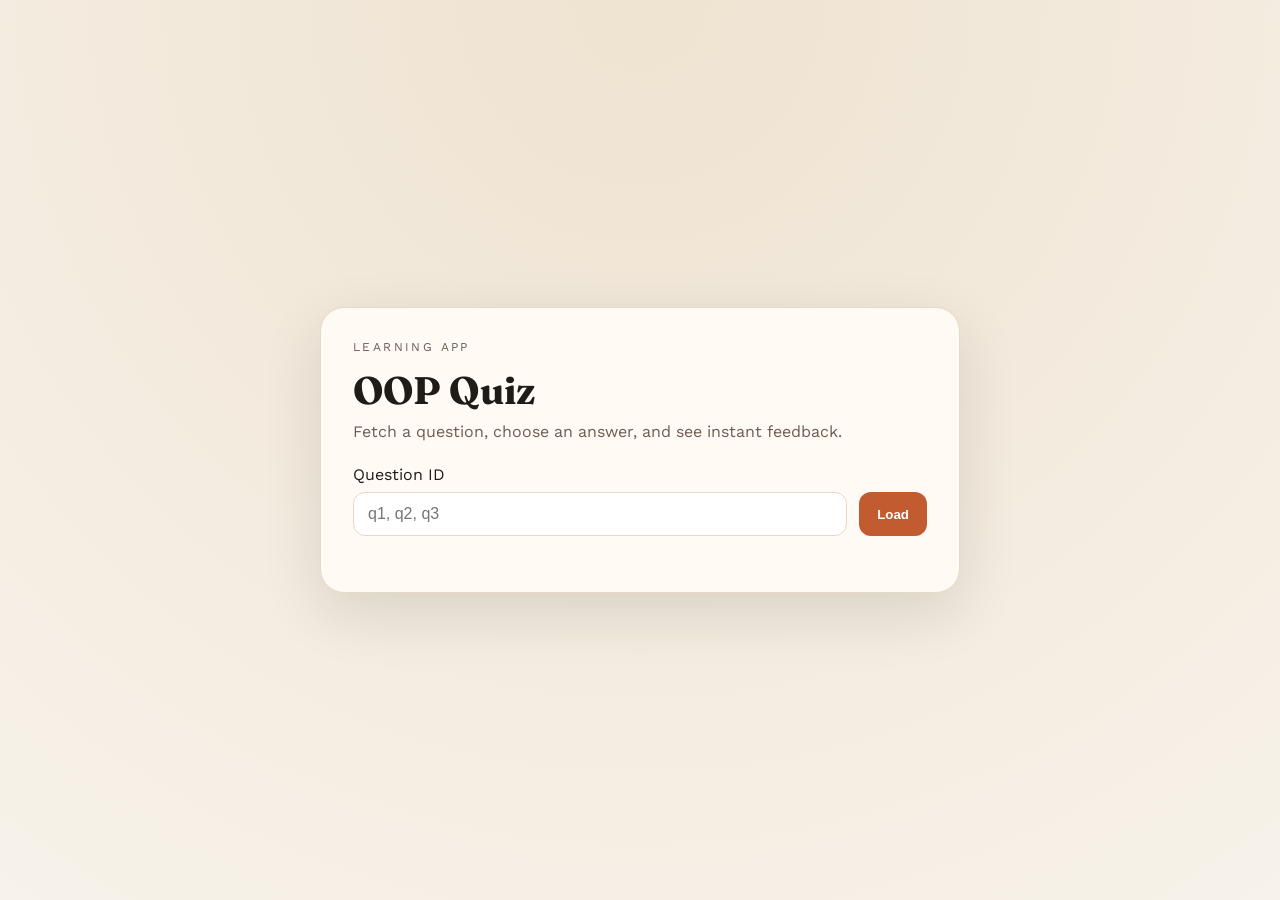
==== target/classes/static/index.html @ bb78581e "basic ui for the current quiz" ====
<!DOCTYPE html>
<html lang="en">
<head>
  <meta charset="UTF-8" />
  <meta name="viewport" content="width=device-width, initial-scale=1.0" />
  <title>OOP Quiz</title>
  <link rel="stylesheet" href="styles.css" />
</head>
<body>
  <main class="page">
    <section class="card">
      <header class="header">
        <p class="eyebrow">Learning App</p>
        <h1>OOP Quiz</h1>
        <p class="sub">Fetch a question, choose an answer, and see instant feedback.</p>
      </header>

      <form id="question-form" class="row" autocomplete="off">
        <label for="questionId">Question ID</label>
        <div class="inline">
          <input id="questionId" name="questionId" placeholder="q1, q2, q3" />
          <button type="submit">Load</button>
        </div>
      </form>

      <section id="question-panel" class="panel hidden">
        <p class="question" id="question-text"></p>
        <div id="options" class="options"></div>
        <button id="submit-answer" class="primary" type="button" disabled>Submit Answer</button>
      </section>

      <section id="feedback" class="feedback hidden" aria-live="polite"></section>
    </section>
  </main>

  <script src="app.js"></script>
</body>
</html>
---- target/classes/static/styles.css ----
@import url("https://fonts.googleapis.com/css2?family=Fraunces:wght@600;700&family=Work+Sans:wght@400;500;600&display=swap");

:root {
  --bg: #f7f2ea;
  --bg-accent: #efe3d1;
  --ink: #1f1b16;
  --muted: #6b5d50;
  --brand: #c25b2f;
  --brand-dark: #8c3e1f;
  --card: #fffaf4;
  --border: #e6d9c7;
}

* {
  box-sizing: border-box;
}

body {
  margin: 0;
  font-family: "Work Sans", sans-serif;
  background: radial-gradient(circle at top, var(--bg-accent), var(--bg));
  color: var(--ink);
}

.page {
  min-height: 100vh;
  display: grid;
  place-items: center;
  padding: 48px 20px;
}

.card {
  width: min(640px, 100%);
  background: var(--card);
  border: 1px solid var(--border);
  border-radius: 24px;
  padding: 32px;
  box-shadow: 0 20px 60px rgba(31, 27, 22, 0.12);
}

.header h1 {
  font-family: "Fraunces", serif;
  font-size: 2.4rem;
  margin: 0 0 8px;
}

.eyebrow {
  text-transform: uppercase;
  letter-spacing: 0.2em;
  font-size: 0.75rem;
  margin: 0 0 12px;
  color: var(--muted);
}

.sub {
  margin: 0 0 24px;
  color: var(--muted);
}

.row {
  display: grid;
  gap: 8px;
  margin-bottom: 24px;
}

.inline {
  display: flex;
  gap: 12px;
}

input {
  flex: 1;
  padding: 12px 14px;
  border: 1px solid var(--border);
  border-radius: 12px;
  font-size: 1rem;
}

button {
  border: none;
  background: var(--brand);
  color: white;
  font-weight: 600;
  padding: 12px 18px;
  border-radius: 12px;
  cursor: pointer;
  transition: transform 0.2s ease, box-shadow 0.2s ease;
}

button:hover {
  transform: translateY(-1px);
  box-shadow: 0 8px 20px rgba(194, 91, 47, 0.25);
}

button:disabled {
  background: #d9c7bc;
  cursor: not-allowed;
  box-shadow: none;
  transform: none;
}

.panel {
  border-top: 1px solid var(--border);
  padding-top: 20px;
}

.question {
  font-size: 1.1rem;
  margin-bottom: 16px;
  font-weight: 600;
}

.options {
  display: grid;
  gap: 10px;
  margin-bottom: 20px;
}

.option {
  padding: 12px 14px;
  border: 1px solid var(--border);
  border-radius: 12px;
  background: #fff;
  display: flex;
  gap: 10px;
  align-items: center;
}

.feedback {
  margin-top: 18px;
  padding: 14px 16px;
  border-radius: 12px;
  background: #f5eee6;
  border: 1px solid var(--border);
}

.hidden {
  display: none;
}

.primary {
  width: 100%;
}

@media (max-width: 600px) {
  .inline {
    flex-direction: column;
  }
}
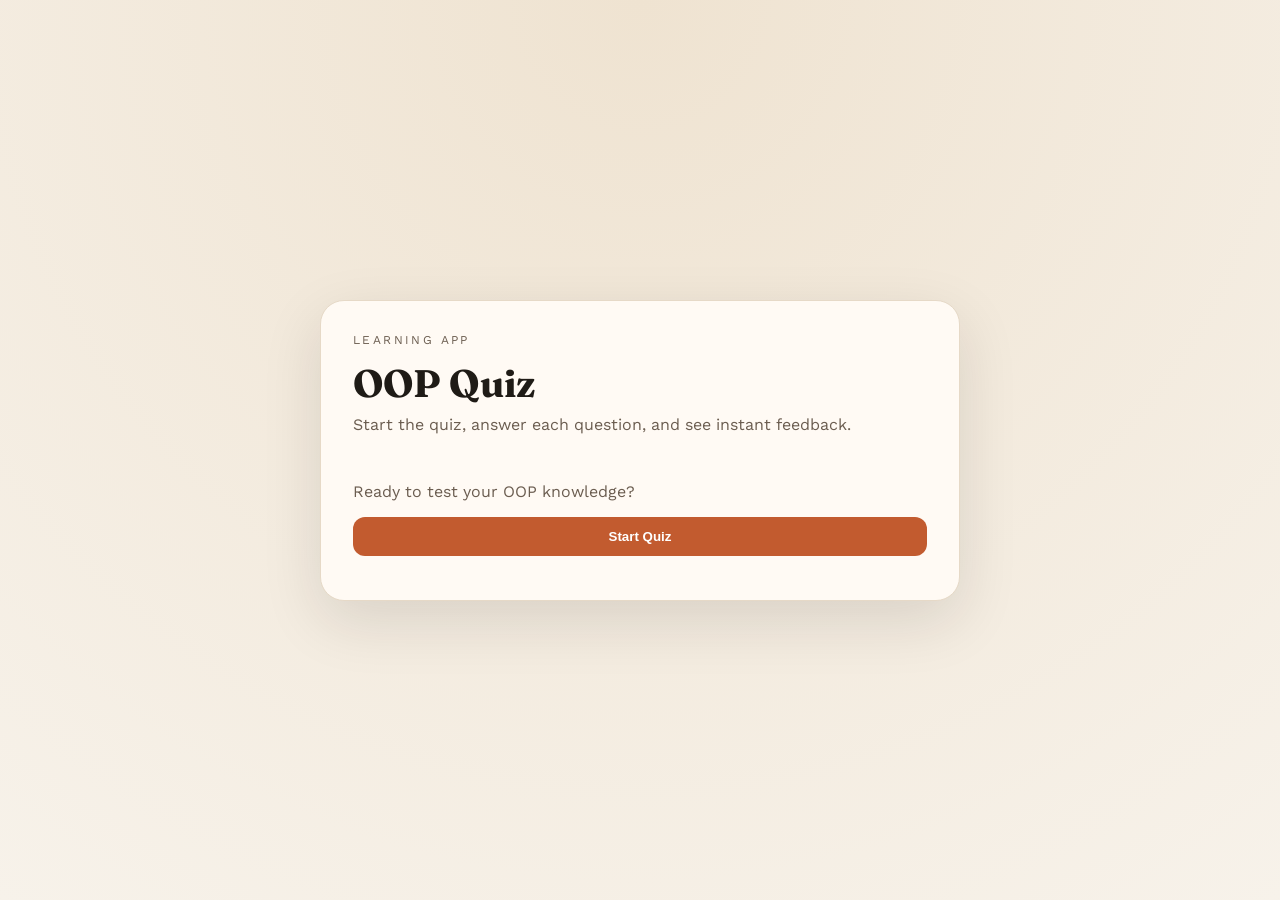
==== commit 444637d0: "made the quiz more user friendly" ====
--- a/target/classes/static/index.html
+++ b/target/classes/static/index.html
@@ -12,24 +12,23 @@
       <header class="header">
         <p class="eyebrow">Learning App</p>
         <h1>OOP Quiz</h1>
-        <p class="sub">Fetch a question, choose an answer, and see instant feedback.</p>
+        <p class="sub">Start the quiz, answer each question, and see instant feedback.</p>
       </header>
 
-      <form id="question-form" class="row" autocomplete="off">
-        <label for="questionId">Question ID</label>
-        <div class="inline">
-          <input id="questionId" name="questionId" placeholder="q1, q2, q3" />
-          <button type="submit">Load</button>
-        </div>
-      </form>
+      <section id="home" class="home">
+        <p class="home-copy">Ready to test your OOP knowledge?</p>
+        <button id="start-quiz" class="primary" type="button">Start Quiz</button>
+      </section>
 
-      <section id="question-panel" class="panel hidden">
+      <section id="quiz" class="panel hidden">
         <p class="question" id="question-text"></p>
         <div id="options" class="options"></div>
-        <button id="submit-answer" class="primary" type="button" disabled>Submit Answer</button>
+        <div class="actions">
+          <button id="submit-answer" class="primary" type="button" disabled>Submit Answer</button>
+          <button id="next-question" class="secondary hidden" type="button">Next Question</button>
+        </div>
+        <section id="feedback" class="feedback hidden" aria-live="polite"></section>
       </section>
-
-      <section id="feedback" class="feedback hidden" aria-live="polite"></section>
     </section>
   </main>
 
--- a/target/classes/static/styles.css
+++ b/target/classes/static/styles.css
@@ -57,25 +57,6 @@
   color: var(--muted);
 }
 
-.row {
-  display: grid;
-  gap: 8px;
-  margin-bottom: 24px;
-}
-
-.inline {
-  display: flex;
-  gap: 12px;
-}
-
-input {
-  flex: 1;
-  padding: 12px 14px;
-  border: 1px solid var(--border);
-  border-radius: 12px;
-  font-size: 1rem;
-}
-
 button {
   border: none;
   background: var(--brand);
@@ -102,6 +83,17 @@
 .panel {
   border-top: 1px solid var(--border);
   padding-top: 20px;
+}
+
+.home {
+  display: grid;
+  gap: 16px;
+  padding: 24px 0 12px;
+}
+
+.home-copy {
+  margin: 0;
+  color: var(--muted);
 }
 
 .question {
@@ -134,6 +126,11 @@
   border: 1px solid var(--border);
 }
 
+.actions {
+  display: grid;
+  gap: 10px;
+}
+
 .hidden {
   display: none;
 }
@@ -142,8 +139,13 @@
   width: 100%;
 }
 
-@media (max-width: 600px) {
-  .inline {
-    flex-direction: column;
-  }
+.secondary {
+  width: 100%;
+  background: #f1e5d8;
+  color: var(--brand-dark);
+  border: 1px solid var(--border);
 }
+
+.secondary:hover {
+  box-shadow: 0 8px 20px rgba(140, 62, 31, 0.18);
+}
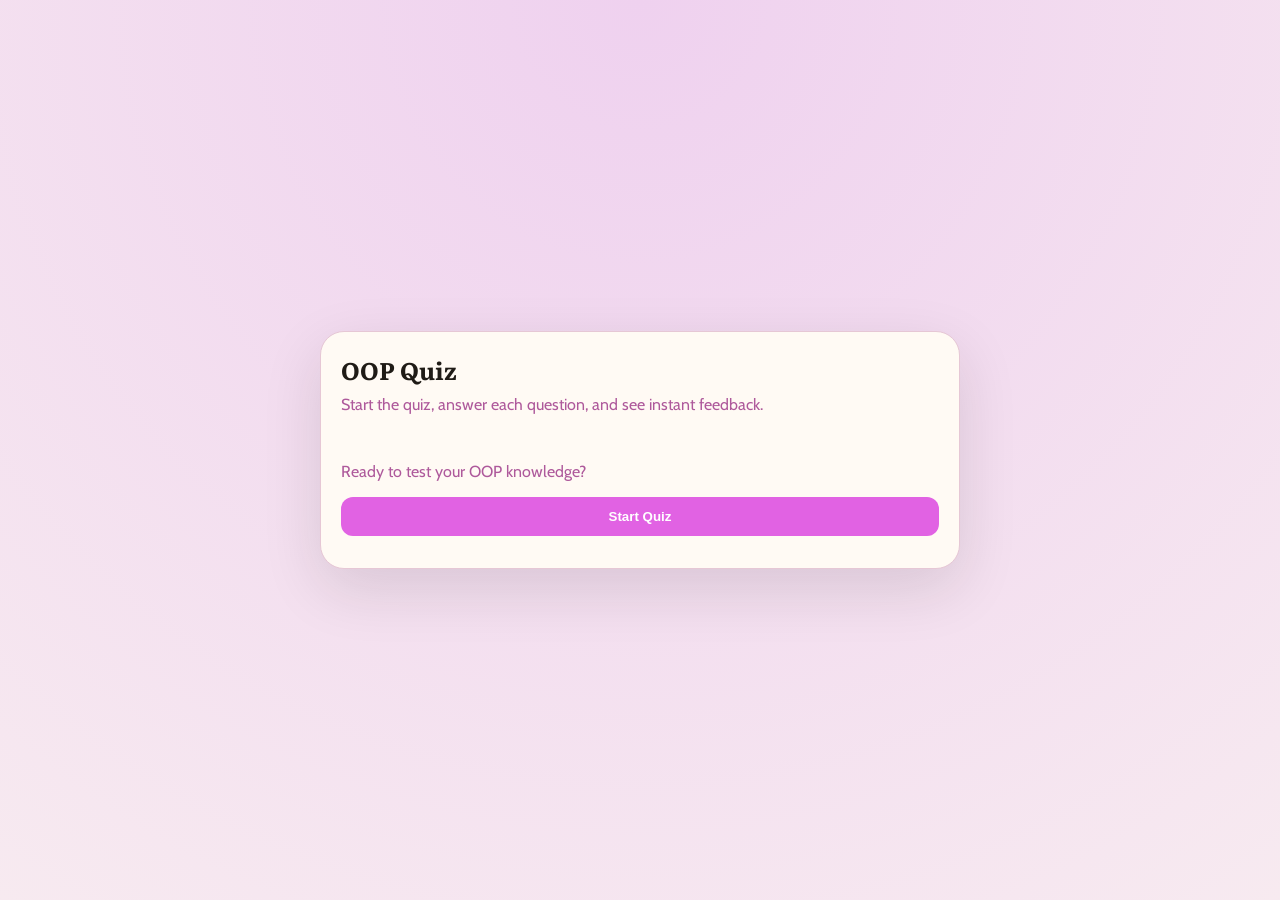
==== commit 5a2d76dd: "changed up styling including colours and fonts" ====
--- a/target/classes/static/index.html
+++ b/target/classes/static/index.html
@@ -10,7 +10,6 @@
   <main class="page">
     <section class="card">
       <header class="header">
-        <p class="eyebrow">Learning App</p>
         <h1>OOP Quiz</h1>
         <p class="sub">Start the quiz, answer each question, and see instant feedback.</p>
       </header>
--- a/target/classes/static/styles.css
+++ b/target/classes/static/styles.css
@@ -1,14 +1,14 @@
-@import url("https://fonts.googleapis.com/css2?family=Fraunces:wght@600;700&family=Work+Sans:wght@400;500;600&display=swap");
+@import url("https://fonts.googleapis.com/css2?family=Literata:wght@600;700&family=Cabin:wght@400;500;600&display=swap");
 
 :root {
-  --bg: #f7f2ea;
-  --bg-accent: #efe3d1;
+  --bg: #f7eaf0;
+  --bg-accent: #efd1ef;
   --ink: #1f1b16;
-  --muted: #6b5d50;
-  --brand: #c25b2f;
-  --brand-dark: #8c3e1f;
+  --muted: #ae599b;
+  --brand: #e162e3;
+  --brand-dark: #ab61b9;
   --card: #fffaf4;
-  --border: #e6d9c7;
+  --border: #e6c7d5;
 }
 
 * {
@@ -17,7 +17,7 @@
 
 body {
   margin: 0;
-  font-family: "Work Sans", sans-serif;
+  font-family: "Cabin", sans-serif;
   background: radial-gradient(circle at top, var(--bg-accent), var(--bg));
   color: var(--ink);
 }
@@ -34,22 +34,14 @@
   background: var(--card);
   border: 1px solid var(--border);
   border-radius: 24px;
-  padding: 32px;
+  padding: 20px;
   box-shadow: 0 20px 60px rgba(31, 27, 22, 0.12);
 }
 
 .header h1 {
-  font-family: "Fraunces", serif;
-  font-size: 2.4rem;
+  font-family: "Literata", serif;
+  font-size: 1.5rem;
   margin: 0 0 8px;
-}
-
-.eyebrow {
-  text-transform: uppercase;
-  letter-spacing: 0.2em;
-  font-size: 0.75rem;
-  margin: 0 0 12px;
-  color: var(--muted);
 }
 
 .sub {
@@ -62,7 +54,7 @@
   background: var(--brand);
   color: white;
   font-weight: 600;
-  padding: 12px 18px;
+  padding: 12px 14px;
   border-radius: 12px;
   cursor: pointer;
   transition: transform 0.2s ease, box-shadow 0.2s ease;
@@ -74,7 +66,7 @@
 }
 
 button:disabled {
-  background: #d9c7bc;
+  background: var(--border);
   cursor: not-allowed;
   box-shadow: none;
   transform: none;
@@ -82,7 +74,7 @@
 
 .panel {
   border-top: 1px solid var(--border);
-  padding-top: 20px;
+  padding-top: 6px;
 }
 
 .home {
@@ -98,31 +90,31 @@
 
 .question {
   font-size: 1.1rem;
-  margin-bottom: 16px;
+  margin-bottom: 10px;
   font-weight: 600;
 }
 
 .options {
   display: grid;
   gap: 10px;
-  margin-bottom: 20px;
+  margin-bottom: 10px;
 }
 
 .option {
-  padding: 12px 14px;
+  padding: 9px 10px;
   border: 1px solid var(--border);
   border-radius: 12px;
-  background: #fff;
+  background: var(--card);
   display: flex;
   gap: 10px;
   align-items: center;
 }
 
 .feedback {
-  margin-top: 18px;
-  padding: 14px 16px;
+  margin-top: 12px;
+  padding: 14px 12px;
   border-radius: 12px;
-  background: #f5eee6;
+  background: var(--card);
   border: 1px solid var(--border);
 }
 
@@ -141,7 +133,7 @@
 
 .secondary {
   width: 100%;
-  background: #f1e5d8;
+  background: var(--bg-accent);
   color: var(--brand-dark);
   border: 1px solid var(--border);
 }
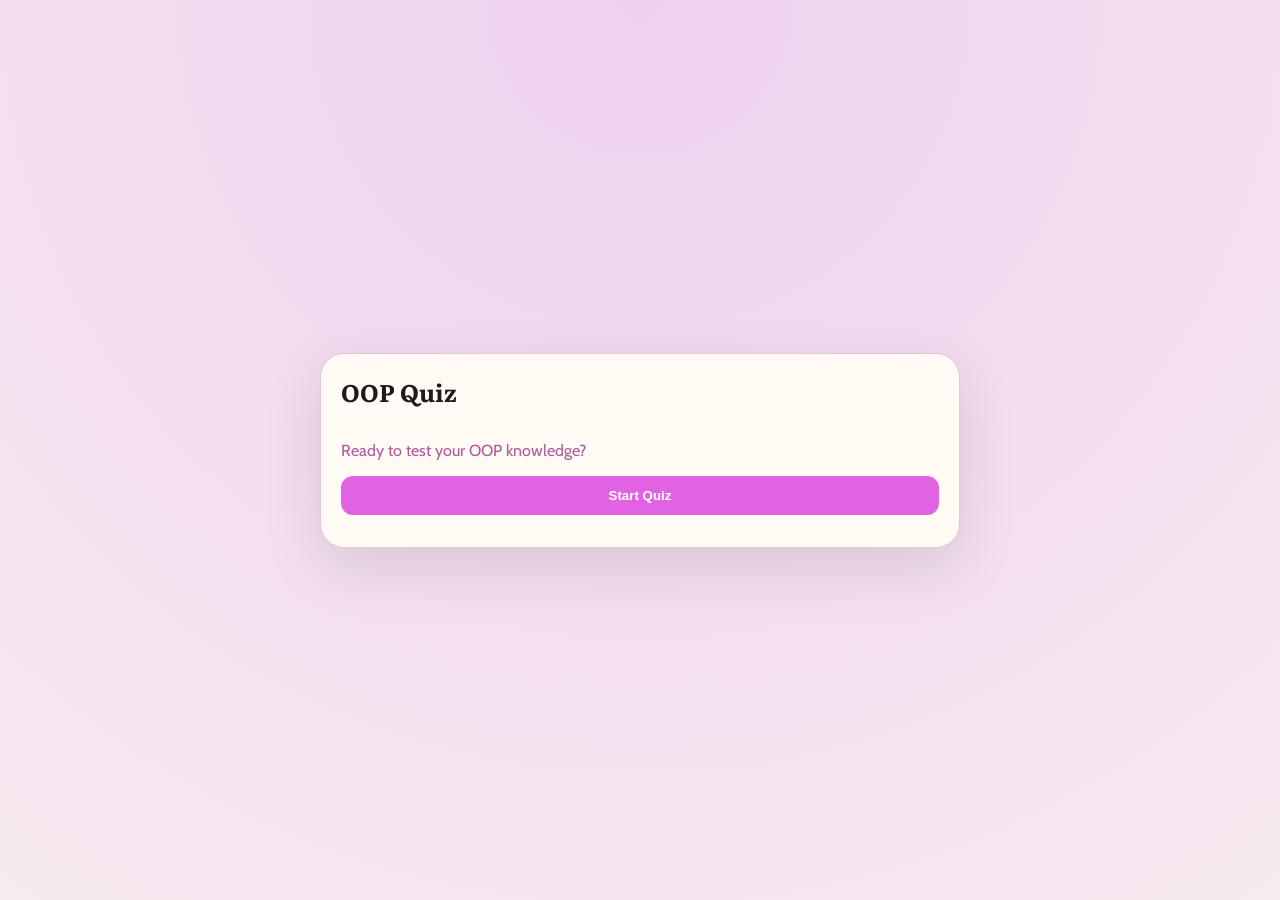
==== commit 50e830bf: "adding in results screen when quiz finished" ====
--- a/target/classes/static/index.html
+++ b/target/classes/static/index.html
@@ -11,7 +11,6 @@
     <section class="card">
       <header class="header">
         <h1>OOP Quiz</h1>
-        <p class="sub">Start the quiz, answer each question, and see instant feedback.</p>
       </header>
 
       <section id="home" class="home">
@@ -28,6 +27,12 @@
         </div>
         <section id="feedback" class="feedback hidden" aria-live="polite"></section>
       </section>
+
+      <section id="results" class="panel hidden">
+        <h2 class="results-title">Your Results</h2>
+        <p class="results-score" id="results-score">0/0</p>
+        <button id="play-again" class="primary" type="button">Back to homepage</button>
+      </section>
     </section>
   </main>
 
--- a/target/classes/static/styles.css
+++ b/target/classes/static/styles.css
@@ -141,3 +141,21 @@
 .secondary:hover {
   box-shadow: 0 8px 20px rgba(140, 62, 31, 0.18);
 }
+
+.results-title {
+  margin: 16px 0 6px;
+  font-family: "Literata", serif;
+  font-size: 1.3rem;
+}
+
+.results-score {
+  margin: 0 0 8px;
+  font-size: 2rem;
+  font-weight: 700;
+  color: var(--brand-dark);
+}
+
+.results-copy {
+  margin: 0 0 16px;
+  color: var(--muted);
+}
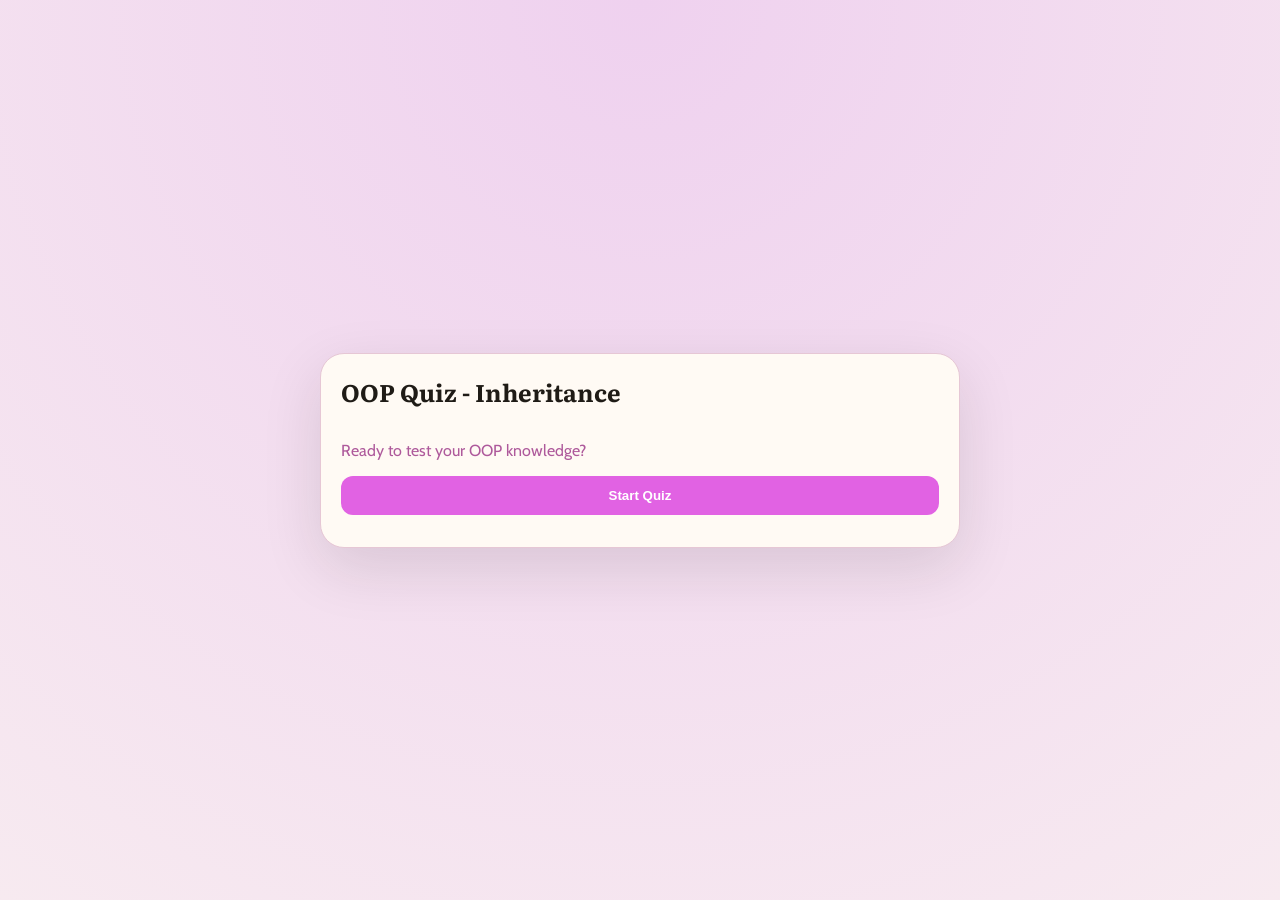
==== commit 4f5c58a6: "changed up quiz questions to make them all inheritance based" ====
--- a/target/classes/static/index.html
+++ b/target/classes/static/index.html
@@ -10,7 +10,7 @@
   <main class="page">
     <section class="card">
       <header class="header">
-        <h1>OOP Quiz</h1>
+        <h1>OOP Quiz - Inheritance</h1>
       </header>
 
       <section id="home" class="home">
